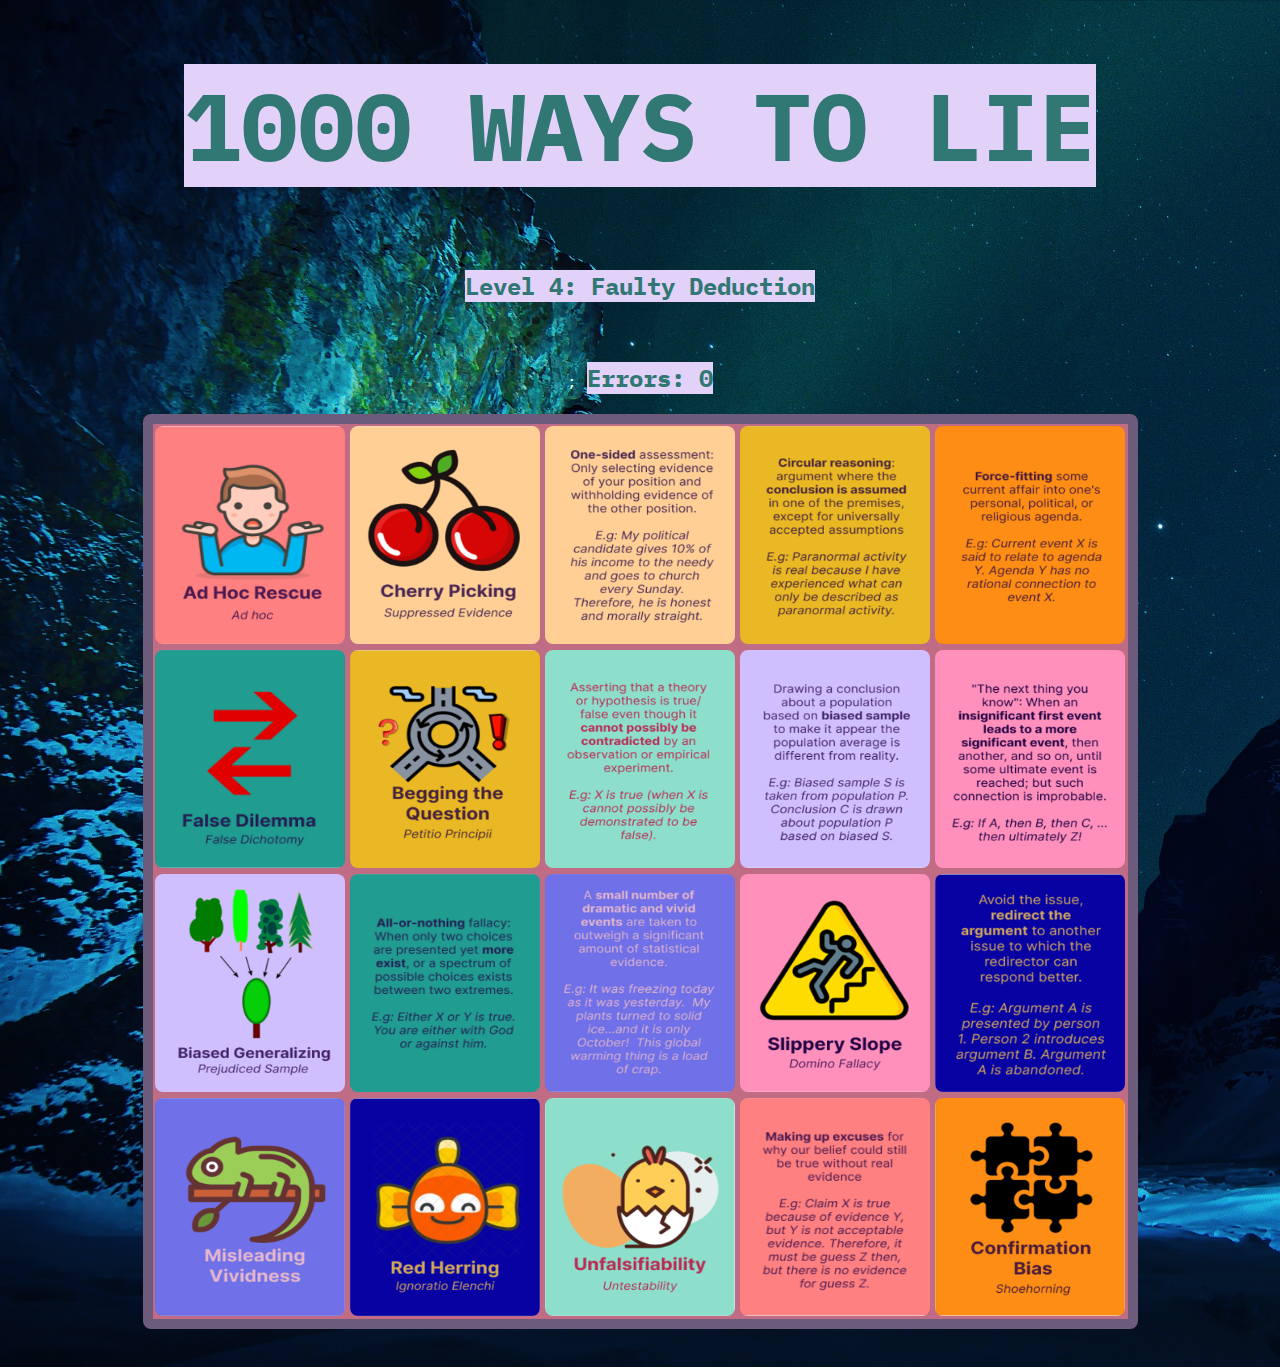
==== levels/level4.html @ 70250e5c "upgrade" ====
<!DOCTYPE html>
<html>
    <head>
        <meta charset="UTF-8">
        <meta name="viewport" content="width=device-width, initial-scale=1.0">
        <link rel="preconnect" href="https://fonts.googleapis.com">
        <link rel="preconnect" href="https://fonts.gstatic.com" crossorigin>
        <link href="https://fonts.googleapis.com/css2?family=IBM+Plex+Mono:wght@700&display=swap" rel="stylesheet">
        <title>Memory Game: Logical Fallacy</title>
        <h1 id="heading"><span>1000 WAYS TO LIE</span></h1>
        <h2><span>Level 4: Faulty Deduction</span></h2>
        <link rel="stylesheet" href="cards3.css">
        <script src="cards3.js"></script>
    </head>

    <body>
        <br></br>;
        <h2>Errors: <span id="errors">0</span></h2>
        <div id="board" class="blur">
        </div>
        <div class="finishPopup"> 
            <button id="close">&times;</button>
            <h2>Congratulations!</h2>
            <p>You completed Level 4 of Logical Fallacies: Faulty Deduction. Ready for the next level?
            </p>
            <a href="level3.html">Let's Go!</a>
        </div>
    </body>
</html>
---- levels/cards3.css ----
body {
  background: url("../img/bg/bg22.jpg");
  background-size: cover;
  font-family: 'IBM Plex Mono', monospace;
  color:#ffffff;
  
  text-align: center;
  padding-bottom: 30px;
  
}

span { 
  background-color: #E2D1F9  !important;
  display: inline-block  !important;
  color: #317773  !important;
}

h2 { 
  background-color: #E2D1F9  !important;
  display: inline-block  !important;
  color: #317773  !important;
}


#errors{
  text-align: left;
}

#board {
  height: 895px;
  width: 975px;
  margin: 0 auto;
  display: flex;
  flex-wrap: wrap;
  background-color: #C06C84;
  border: 10px solid #6C5B7B;
  border-radius: 8px;
}

/*  pointer-events: and user-select: to continue bluring, only stops when X out of popup*/
#board.blur.active {
  filter: blur(20px);
  pointer-events: none;
  user-select: none;
}

#heading{
  color: #317773  !important;
  text-align: center !important; 
  font-weight: bold;
  font-size:95px;
}
.card {
  height: 218px;
  width: 190px;
  margin: 2.5px;
  border-radius: 8px;
  font-family: 'IBM Plex Mono', monospace;
}

/* display:none to hide the div  */  
  /* display:none;   opacity: 0;*/
.finishPopup {
  visibility: hidden;
  background-color: #ffffff;
  width: 450px;
  padding: 30px 40px;
  position: absolute;
  transform: translate(-50%, -50%);
  left: 50%;
  top: 75%;
  border-radius: 8px;
  box-shadow: 0 5px 30px rgba(0,0,0,.30);

}

/* #finishPopup.active {
  visibility: visible;
  opacity: 1;

} */

/* #finishPopup.hidden {
  visibility: hidden;
  opacity: 0;

} */

.finishPopup button {
  display: block;
  margin: 0 0 20px auto;
  background-color: transparent;
  font-size: 30px;
  color: lightgray;
  border: none;
  outline: none;
  cursor: pointer;
}

.finishPopup p {
  font-size: 14px;
  text-align: justify;
  margin: 20px 0;
}

a {
  display: block;
  width: 150px;
  position: relative;
  margin: auto;
  text-align: center;
  background-color:darkblue;
  color: #ffffff;
  text-decoration: none;
  padding: 5px 0;
}
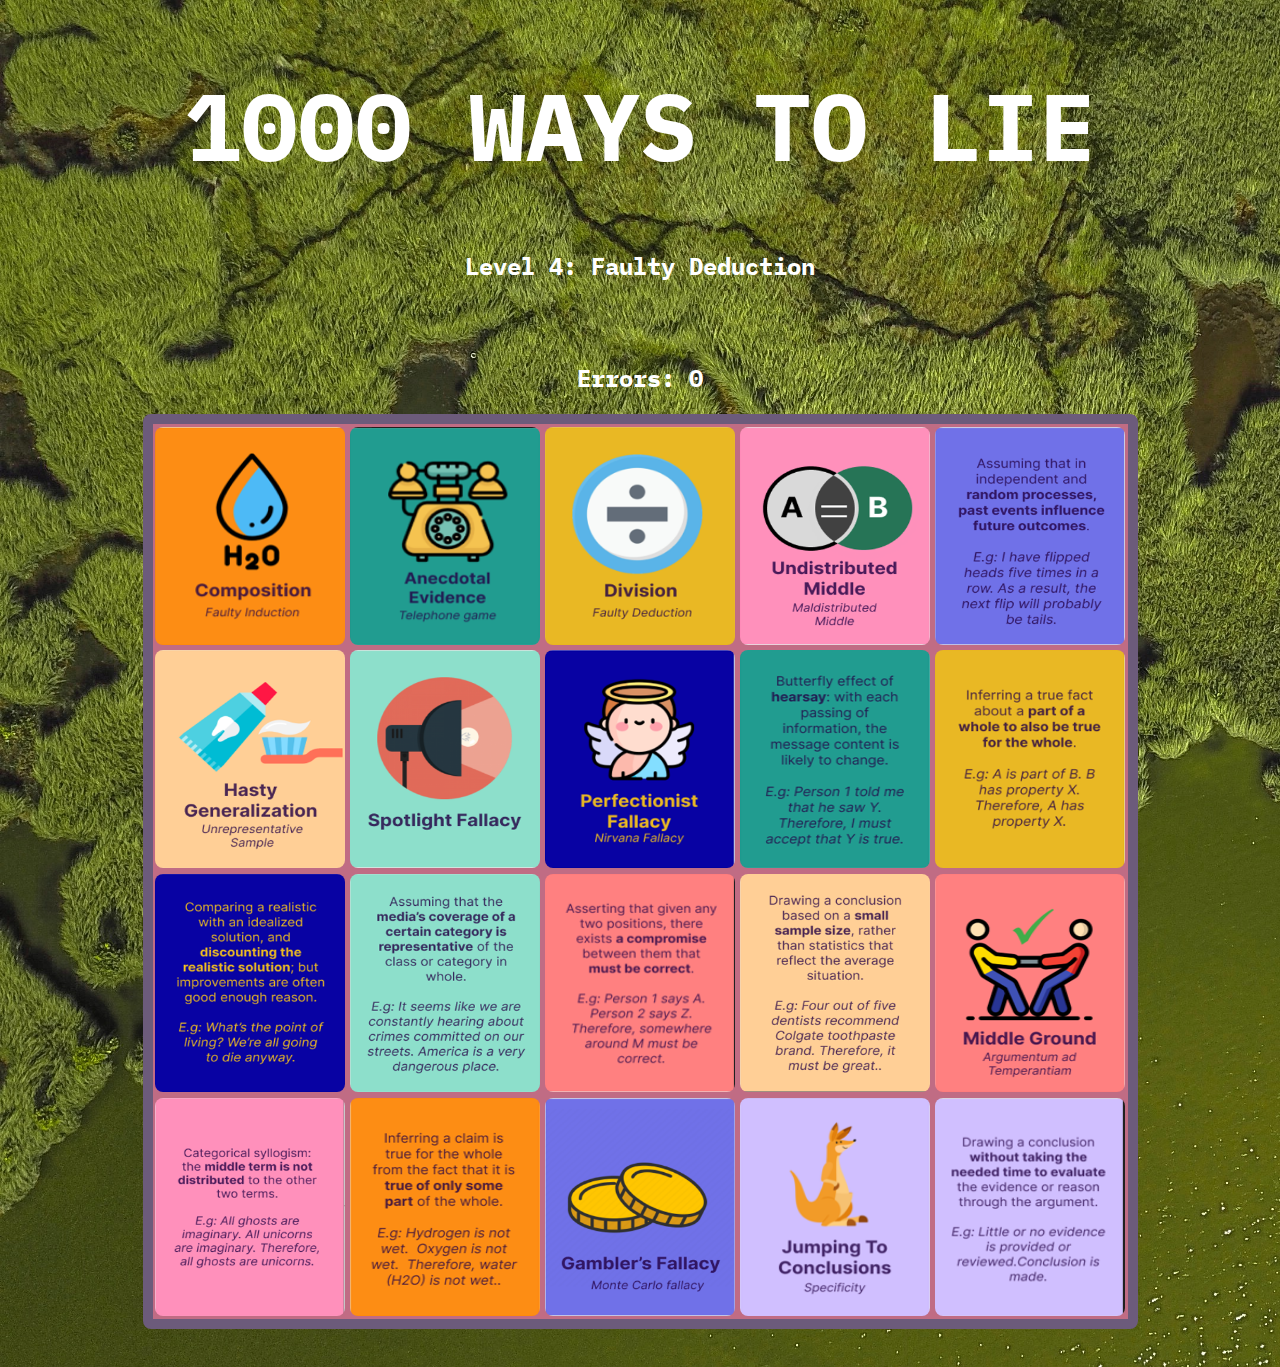
==== commit 065b91ac: "level 4 updated" ====
--- a/levels/level4.html
+++ b/levels/level4.html
@@ -9,12 +9,12 @@
         <title>Memory Game: Logical Fallacy</title>
         <h1 id="heading"><span>1000 WAYS TO LIE</span></h1>
         <h2><span>Level 4: Faulty Deduction</span></h2>
-        <link rel="stylesheet" href="cards3.css">
-        <script src="cards3.js"></script>
+        <link rel="stylesheet" href="cards4.css">
+        <script src="cards4.js"></script>
     </head>
 
     <body>
-        <br></br>;
+        <br></br>
         <h2>Errors: <span id="errors">0</span></h2>
         <div id="board" class="blur">
         </div>
--- a/levels/cards4.css
+++ b/levels/cards4.css
@@ -0,0 +1,101 @@
+body {
+  background: url("../img/bg/bg15.jpg");
+  background-size: cover;
+  font-family: 'IBM Plex Mono', monospace;
+  color:#ffffff;
+  text-align: center;
+  padding-bottom: 30px;
+}
+
+#errors{
+  text-align: left;
+}
+
+#board {
+  height: 895px;
+  width: 975px;
+  margin: 0 auto;
+  display: flex;
+  flex-wrap: wrap;
+  background-color: #C06C84;
+  border: 10px solid #6C5B7B;
+  border-radius: 8px;
+}
+
+/*  pointer-events: and user-select: to continue bluring, only stops when X out of popup*/
+#board.blur.active {
+  filter: blur(20px);
+  pointer-events: none;
+  user-select: none;
+}
+
+#heading{
+  color: #ffffff  !important;
+  text-align: center !important; 
+  font-weight: bold;
+  font-size:95px;
+}
+.card {
+  height: 218px;
+  width: 190px;
+  margin: 2.5px;
+  border-radius: 8px;
+  font-family: 'IBM Plex Mono', monospace;
+}
+
+/* display:none to hide the div  */  
+  /* display:none;   opacity: 0;*/
+.finishPopup {
+  visibility: hidden;
+  background-color: #ffffff;
+  width: 450px;
+  padding: 30px 40px;
+  position: absolute;
+  transform: translate(-50%, -50%);
+  left: 50%;
+  top: 75%;
+  border-radius: 8px;
+  box-shadow: 0 5px 30px rgba(0,0,0,.30);
+
+}
+
+/* #finishPopup.active {
+  visibility: visible;
+  opacity: 1;
+
+} */
+
+/* #finishPopup.hidden {
+  visibility: hidden;
+  opacity: 0;
+
+} */
+
+.finishPopup button {
+  display: block;
+  margin: 0 0 20px auto;
+  background-color: transparent;
+  font-size: 30px;
+  color: lightgray;
+  border: none;
+  outline: none;
+  cursor: pointer;
+}
+
+.finishPopup p {
+  font-size: 14px;
+  text-align: justify;
+  margin: 20px 0;
+}
+
+a {
+  display: block;
+  width: 150px;
+  position: relative;
+  margin: auto;
+  text-align: center;
+  background-color:darkblue;
+  color: #ffffff;
+  text-decoration: none;
+  padding: 5px 0;
+}